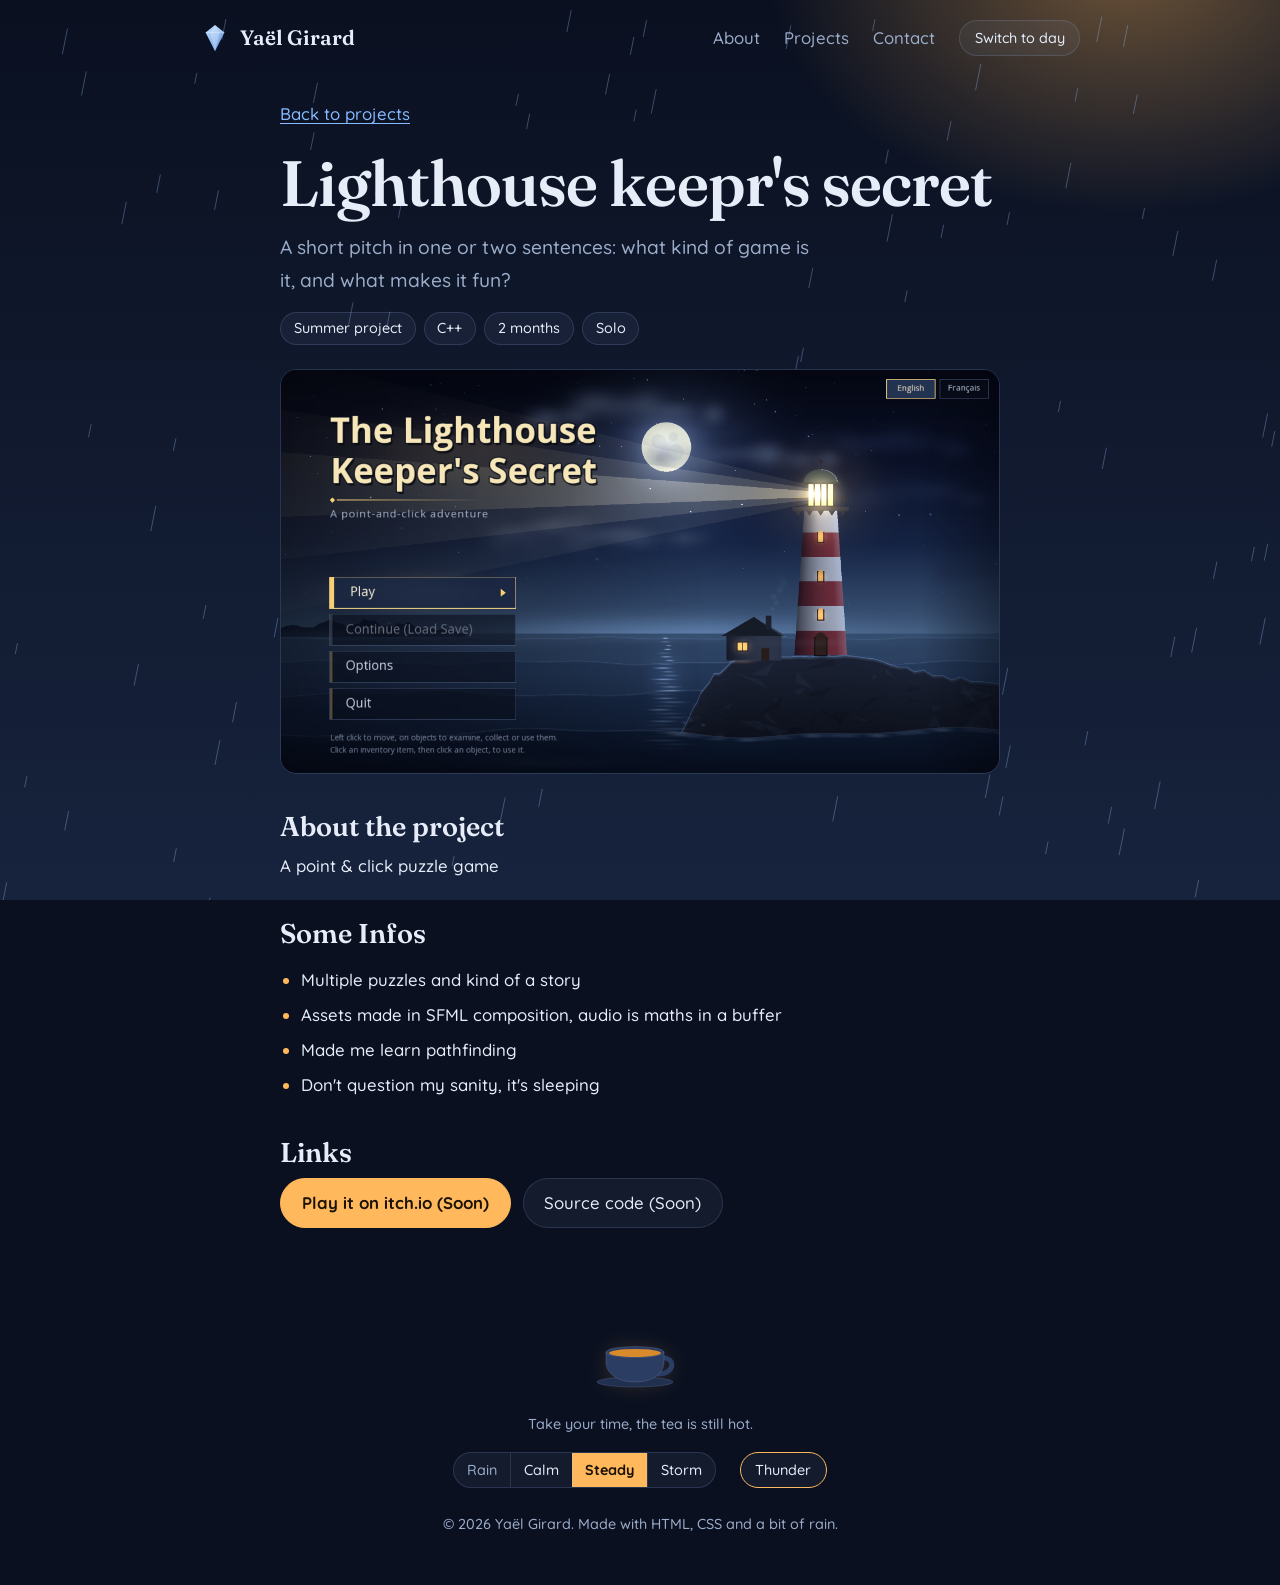
==== lighthouse-keeper-secret.html @ 5ec11d16 "Read Only Memory" ====
<!DOCTYPE html>
<html lang="en">
<head>
  <meta charset="UTF-8">
  <meta name="viewport" content="width=device-width, initial-scale=1.0">
  <title>Lighthouse keeper's secret</title>
  <link rel="icon" href="images/crystal.svg" type="image/svg+xml">
  <link rel="preconnect" href="https://fonts.googleapis.com">
  <link rel="preconnect" href="https://fonts.gstatic.com" crossorigin>
  <link rel="stylesheet" href="https://fonts.googleapis.com/css2?family=Fraunces:opsz,wght@9..144,600&family=Quicksand:wght@500;700&display=swap">
  <link rel="stylesheet" href="style/style.css">
  <script src="js/theme.js"></script>
  <script src="js/rain.js" defer></script>
  <script src="js/thunder.js" defer></script>
</head>
<body>

  <canvas id="rain" aria-hidden="true"></canvas>

  <header class="site-header">
    <div class="wrap bar">
      <a class="brand" href="index.html">
        <img src="images/crystal.svg" alt="" width="30" height="30">
        Yaël Girard
      </a>
      <div class="bar-right">
        <nav aria-label="Main">
          <a href="index.html#about">About</a>
          <a href="index.html#projects">Projects</a>
          <a href="index.html#contact">Contact</a>
        </nav>
        <button type="button" class="pill" id="theme-toggle" hidden>Switch to day</button>
      </div>
    </div>
  </header>

  <main class="wrap narrow project">

    <a class="back" href="index.html#projects">Back to projects</a>

    <h1>Lighthouse keepr's secret</h1>
    <p class="lead">A short pitch in one or two sentences: what kind of game is it, and what makes it fun?</p>

    <ul class="chips">
      <li>Summer project</li>
      <li>C++</li>
      <li>2 months</li>
      <li>Solo</li>
    </ul>

    <img class="cover" src="images/lks.png" alt="Main menu of the game">

    <h2>About the project</h2>
    <p>A point & click puzzle game</p>

    <h2>Some Infos</h2>
    <ul class="list">
      <li>Multiple puzzles and kind of a story</li>
      <li>Assets made in SFML composition, audio is maths in a buffer</li>
      <li>Made me learn pathfinding</li>
      <li>Don't question my sanity, it's sleeping</li>
    </ul>

    <h2>Links</h2>
    <div class="links">
      <a class="btn btn-main">Play it on itch.io (Soon) </a>
      <a class="btn">Source code (Soon)</a>
    </div>

  </main>

  <footer class="site-footer">
    <div class="tea" aria-hidden="true">
      <span class="steam"></span>
      <span class="steam"></span>
      <span class="steam"></span>
      <span class="steam"></span>
      <svg width="100" height="44" viewBox="0 0 100 44">
        <ellipse class="saucer" cx="45" cy="38" rx="38" ry="5"/>
        <path class="handle" d="M70 14 C86 12 86 30 68 30"/>
        <path class="cup" d="M16 8 H74 V18 C74 30 62 38 45 38 C28 38 16 30 16 18 Z"/>
        <ellipse class="cup" cx="45" cy="8" rx="29" ry="5.5"/>
        <ellipse class="tea-surface" cx="45" cy="9" rx="26" ry="4"/>
      </svg>
    </div>
    <p>Take your time, the tea is still hot.</p>

    <div class="atmosphere">
      <div class="seg" id="rain-levels" role="group" aria-label="Rain intensity" hidden>
        <span>Rain</span>
        <button type="button" data-level="calm" aria-pressed="false">Calm</button>
        <button type="button" data-level="steady" aria-pressed="true">Steady</button>
        <button type="button" data-level="storm" aria-pressed="false">Storm</button>
      </div>
      <button type="button" class="pill" id="thunder-toggle" aria-pressed="true" hidden>Thunder</button>
    </div>

    <p>&copy; 2026 Yaël Girard. Made with HTML, CSS and a bit of rain.</p>
  </footer>

</body>
</html>
---- style/style.css ----
/* Night*/
:root {
  /* colors */
  --sky-top: #0a1020;                      /* sky, top of the page */
  --sky-bottom: #17233d;                   /* sky, bottom of the page */
  --glass: rgba(170, 200, 255, 0.06);      /* frosted panels */
  --glass-line: rgba(170, 200, 255, 0.16); /* thin borders */
  --text: #e6edf9;
  --muted: #9bacc9;
  --lamp: #ffb85c;                         /* warm lamp accent*/
  --lamp-text: #ffb85c;                    /* same but for text */
  --rain: #86b9ff;                         /* links */

  /* light and atmosphere */
  --lamp-glow: rgba(255, 184, 92, 0.4);    /* glow in the top-right corner */
  --glow: rgba(255, 184, 92, 0.14);        /* halo on hover */
  --rain-drop: rgba(160, 200, 255, 0.32);  /* for rain.js */
  --cup: #2c3d63;
  --saucer: #22304f;
  --tea: #d98a2b;
  --steam: rgba(230, 237, 249, 0.6);

  /* fonts (loaded from Google Fonts) */
  --font-title: "Fraunces", Georgia, serif;
  --font-body: "Quicksand", "Trebuchet MS", sans-serif;

  /* shape */
  --radius: 16px;
}

/* morning*/
:root[data-theme="day"] {
  --sky-top: #e3eaf3;
  --sky-bottom: #b7c7da;
  --glass: rgba(255, 255, 255, 0.5);
  --glass-line: rgba(40, 70, 120, 0.22);
  --text: #16223b;
  --muted: #3d4f6e;
  --lamp: #f0a43a;
  --lamp-text: #8a4500;
  --rain: #164d99;

  --lamp-glow: rgba(255, 255, 255, 0.8);
  --glow: rgba(240, 164, 58, 0.28);
  --rain-drop: rgba(55, 85, 135, 0.38);
  --cup: #f6f9fc;
  --saucer: #dde5ef;
  --tea: #b86a1c;
  --steam: rgba(70, 90, 125, 0.45);
}


/*Base */

* {
  box-sizing: border-box;
}

body {
  margin: 0;
  min-height: 100vh;
  font-family: var(--font-body);
  font-size: 1.05rem;
  font-weight: 500;
  line-height: 1.7;
  color: var(--text);
  background-color: var(--sky-top); /* shown if the gradient fails */
  background-image: linear-gradient(var(--sky-top), var(--sky-bottom));
  background-attachment: fixed;
}

h1,
h2,
h3 {
  font-family: var(--font-title);
  font-weight: 600;
  line-height: 1.2;
  margin: 0 0 0.6rem;
}

h1 {
  font-size: clamp(2.4rem, 7vw, 4rem);
  letter-spacing: -0.015em;
}

h2 {
  font-size: 1.7rem;
}

p {
  margin: 0 0 1rem;
}

a {
  color: var(--rain);
  text-underline-offset: 3px;
}

a:hover {
  color: var(--lamp-text);
}

a:focus-visible,
button:focus-visible {
  outline: 2px solid var(--lamp-text);
  outline-offset: 3px;
  border-radius: 4px;
}

::selection {
  background: var(--lamp);
  color: #1a1205;
}

/* Keeps content centered */
.wrap {
  max-width: 920px;
  margin: 0 auto;
  padding: 0 1.25rem;
}

/* Narrower column for pages with books of text */
.narrow {
  max-width: 760px;
}

/* It's raining */
#rain {
  position: fixed;
  top: 0;
  left: 0;
  width: 100%;
  height: 100%;
  /*z-index: 2; I didn't saw it at first*/
  z-index: 0;
  pointer-events: none;
}

.site-header,
main,
.site-footer {
  position: relative;
  z-index: 1;
}

/*Frosted-glass look */
.glass {
  background: var(--glass);
  border: 1px solid var(--glass-line);
  border-radius: var(--radius);
  -webkit-backdrop-filter: blur(10px);
  backdrop-filter: blur(10px);
}


/* Lamp 

On page open, lamp switches on 
then flickers slightly, forever. */

body::before {
  content: "";
  position: fixed;
  top: 0;
  left: 0;
  width: 100%;
  height: 100%;
  z-index: 0;
  pointer-events: none;
  background: radial-gradient(520px 360px at 88% -4%, var(--lamp-glow), transparent 70%);
  animation:
    lamp-on 2s ease-out both,
    lamp-flicker 9s 2s infinite;
}

@keyframes lamp-on {
  from { opacity: 0; }
  to   { opacity: 1; }
}

@keyframes lamp-flicker {
  0%, 100% { opacity: 1; }
  8%       { opacity: 0.9; }
  12%      { opacity: 1; }
  47%      { opacity: 0.96; }
  52%      { opacity: 0.84; }
  55%      { opacity: 0.97; }
  80%      { opacity: 0.93; }
}


/* Thunder (remove if ugly)
A soft pulse of pale blue light 
(It's not ugly, yipee!)
*/
body::after {
  content: "";
  position: fixed;
  top: 0;
  left: 0;
  width: 100%;
  height: 100%;
  z-index: 2;
  pointer-events: none;
  background: #bed7ff;
  opacity: 0;
}

body.flash::after {
  animation: lightning 1.6s ease-out;
}

@keyframes lightning {
  0%   { opacity: 0; }
  12%  { opacity: 0.13; }
  100% { opacity: 0; }
}


/* Header */

.bar {
  display: flex;
  justify-content: space-between;
  align-items: center;
  flex-wrap: wrap;
  gap: 0.75rem 1.5rem;
  padding-top: 1.25rem;
  padding-bottom: 1.25rem;
}

.bar-right {
  display: flex;
  align-items: center;
  flex-wrap: wrap;
  gap: 0.75rem 1.5rem;
}

.brand {
  display: flex;
  align-items: center;
  gap: 0.6rem;
  color: var(--text);
  text-decoration: none;
  font-family: var(--font-title);
  font-weight: 600;
  font-size: 1.3rem;
}

.brand:hover {
  color: var(--text);
}

nav {
  display: flex;
  gap: 1.5rem;
}

nav a {
  color: var(--muted);
  text-decoration: none;
  transition: color 0.2s, text-shadow 0.2s;
}

nav a:hover {
  color: var(--lamp-text);
  text-shadow: 0 0 14px var(--glow);
}


/* Home */

.hero {
  padding: 5rem 0 3rem;
}

.hero .intro {
  color: var(--lamp-text);
  margin-bottom: 0.75rem;
}

.lead {
  max-width: 34rem;
  font-size: 1.2rem;
  color: var(--muted);
}

section {
  padding: 2.5rem 0;
}

.about {
  display: grid;
  grid-template-columns: 180px 1fr;
  align-items: center;
  gap: 2rem;
  padding: 1.75rem;
}

.about p:last-of-type {
  margin-bottom: 0;
}

.portrait {
  display: block;
  width: 100%;
  max-width: 180px;
  aspect-ratio: 1;
  border-radius: 50%;
  object-fit: cover;
  border: 1px solid var(--glass-line);
  background: radial-gradient(circle, rgba(134, 185, 255, 0.2), transparent 70%);
}

/* Small pills: skills on home page, details on project pages */
.chips {
  list-style: none;
  padding: 0;
  margin: 1rem 0 0;
  display: flex;
  flex-wrap: wrap;
  gap: 0.5rem;
}

.chips li {
  font-size: 0.9rem;
  padding: 0.2rem 0.8rem;
  border: 1px solid var(--glass-line);
  border-radius: 999px;
  background: var(--glass);
}


/* Project cards */

.cards {
  display: grid;
  grid-template-columns: repeat(auto-fit, minmax(260px, 1fr));
  gap: 1.25rem;
}

.card {
  display: block;
  overflow: hidden;
  color: inherit;
  text-decoration: none;
  transition: transform 0.2s, border-color 0.2s, box-shadow 0.3s;
}

/* Hovering a card lifts and warms up */
.card:hover {
  color: inherit;
  transform: translateY(-4px);
  border-color: var(--lamp);
  box-shadow:
    0 10px 40px var(--glow),
    inset 0 0 40px var(--glow);
}

.card img {
  display: block;
  width: 100%;
  aspect-ratio: 16 / 9;
  object-fit: cover;
}

.card-body {
  padding: 1rem 1.2rem 1.3rem;
}

.card h3 {
  font-size: 1.25rem;
  margin-bottom: 0.3rem;
}

.card p {
  margin: 0;
  color: var(--muted);
  font-size: 0.95rem;
}

.card .tag {
  color: var(--lamp-text);
  font-size: 0.85rem;
  margin-bottom: 0.4rem;
}

.card-empty {
  display: grid;
  place-items: center;
  min-height: 200px;
  padding: 1.5rem;
  text-align: center;
  color: var(--muted);
  border: 1px dashed var(--glass-line);
  border-radius: var(--radius);
}


/* Buttons / links */

.links {
  display: flex;
  flex-wrap: wrap;
  gap: 0.75rem;
}

.btn {
  display: inline-block;
  padding: 0.6rem 1.3rem;
  color: var(--text);
  text-decoration: none;
  background: var(--glass);
  border: 1px solid var(--glass-line);
  border-radius: 999px;
  transition: border-color 0.2s, color 0.2s, box-shadow 0.3s;
}

.btn:hover {
  color: var(--lamp-text);
  border-color: var(--lamp);
  box-shadow: 0 0 22px var(--glow);
}

.btn-main {
  color: #1a1205;
  font-weight: 700;
  background: var(--lamp);
  border-color: var(--lamp);
}

.btn-main:hover {
  color: #1a1205;
  background: #ffc983;
  box-shadow: 0 0 28px var(--glow);
}


/*Project page*/

.back {
  display: inline-block;
  margin: 1.5rem 0 1rem;
}

.cover {
  display: block;
  width: 100%;
  aspect-ratio: 16 / 9;
  object-fit: cover;
  margin: 1.5rem 0 2rem;
  border: 1px solid var(--glass-line);
  border-radius: var(--radius);
}

.project h2 {
  margin-top: 2.25rem;
}

.project ul.list {
  padding-left: 1.3rem;
}

.project ul.list li {
  margin-bottom: 0.4rem;
}

.project ul.list li::marker {
  color: var(--lamp-text);
}

/* The box to remove once page is done */
.notice {
  margin-bottom: 1.5rem;
  padding: 0.8rem 1rem;
  color: var(--lamp-text);
  font-size: 0.95rem;
  border: 1px dashed var(--lamp);
  border-radius: 12px;
}


/* Footer */

.site-footer {
  padding: 3rem 1.25rem 2rem;
  text-align: center;
  color: var(--muted);
  font-size: 0.9rem;
}

/* inline SVG;
IT'S A FUCKING TEXT DRAWING
Please kill me
Don't do this
Don't be like me
And keep your sanity
By drawing the tea cup
(or using internet)
Then exporting it
And use it as an <img>
Fuck.
*/
.tea {
  position: relative;
  width: 100px;
  height: 64px;
  margin: 3rem auto 1.5rem;
  z-index: 1;
}

.tea svg {
  position: absolute;
  left: 0;
  bottom: 0;
  display: block;
  filter: drop-shadow(0 0 10px var(--glow));
  z-index: 1;
}

.tea .saucer {
  fill: var(--saucer);
  stroke: var(--glass-line);
  z-index: 1;
}

.tea .cup {
  fill: var(--cup);
  stroke: var(--glass-line);
  z-index: 1;
}

.tea .handle {
  fill: none;
  stroke: var(--cup);
  stroke-width: 5;
  stroke-linecap: round;
  z-index: 1;
}

.tea .tea-surface {
  fill: var(--tea);
  z-index: 1;
}

.steam {
  position: absolute;
  bottom: 44px;
  width: 10px;
  height: 34px;
  border-radius: 50%;
  background: var(--steam);
  filter: blur(6px);
  opacity: 0;
  animation: steam-rise 5s ease-in-out infinite;
  z-index: 1;
}

.steam:nth-child(1) { left: 34px; animation-delay: 0s; }
.steam:nth-child(2) { left: 46px; animation-delay: 1.8s; animation-duration: 6s; }
.steam:nth-child(3) { left: 58px; animation-delay: 3.2s; animation-duration: 5.5s; }
.steam:nth-child(4) { left: 20px; animation-delay: 0.7s; animation-duration: 9s; }

@keyframes steam-rise {
  0%   { transform: translate(0, 0) scale(0.8, 0.6); opacity: 0; }
  20%  { opacity: 0.8; }
  60%  { transform: translate(6px, -22px) scale(1.2, 1); }
  100% { transform: translate(-4px, -48px) scale(1.8, 1.2); opacity: 0; }
}

.atmosphere {
  display: flex;
  flex-wrap: wrap;
  justify-content: center;
  align-items: center;
  gap: 0.75rem 1.5rem;
  margin-bottom: 1.5rem;
}

/* "seg" = a row of buttons stuck together where one is selected */
.seg {
  display: inline-flex;
  align-items: center;
  overflow: hidden;
  background: var(--glass);
  border: 1px solid var(--glass-line);
  border-radius: 999px;
}

.seg span {
  padding: 0.3rem 0.8rem;
}

.seg button {
  font: inherit;
  color: var(--text);
  background: transparent;
  border: 0;
  border-left: 1px solid var(--glass-line);
  padding: 0.3rem 0.8rem;
  cursor: pointer;
}

.seg button:hover {
  color: var(--lamp-text);
}

.seg button[aria-pressed="true"] {
  color: #1a1205;
  font-weight: 700;
  background: var(--lamp);
}

/* "pill" = a single round button */
.pill {
  font: inherit;
  font-size: 0.9rem;
  color: var(--text);
  background: var(--glass);
  border: 1px solid var(--glass-line);
  border-radius: 999px;
  padding: 0.3rem 0.9rem;
  cursor: pointer;
  transition: border-color 0.2s, color 0.2s, box-shadow 0.3s;
}

.pill:hover {
  color: var(--lamp-text);
  border-color: var(--lamp);
  box-shadow: 0 0 18px var(--glow);
}

.pill[aria-pressed="true"] {
  border-color: var(--lamp);
}

/* An "off" toggle */
.pill[aria-pressed="false"] {
  color: var(--muted);
  text-decoration: line-through;
}

/* Hidden buttons in HTML and shown by JS file */
[hidden] {
  display: none !important;
}


/* Small screens */

@media (max-width: 640px) {
  .hero {
    padding-top: 3rem;
  }

  .about {
    grid-template-columns: 1fr;
    gap: 1.25rem;
  }

  .portrait {
    max-width: 140px;
  }
}



/*  No lamp animation, no steam, no flicker, no flash. */
@media (prefers-reduced-motion: reduce) {
  *,
  *::before,
  *::after {
    animation: none !important;
    transition: none !important;
  }
}
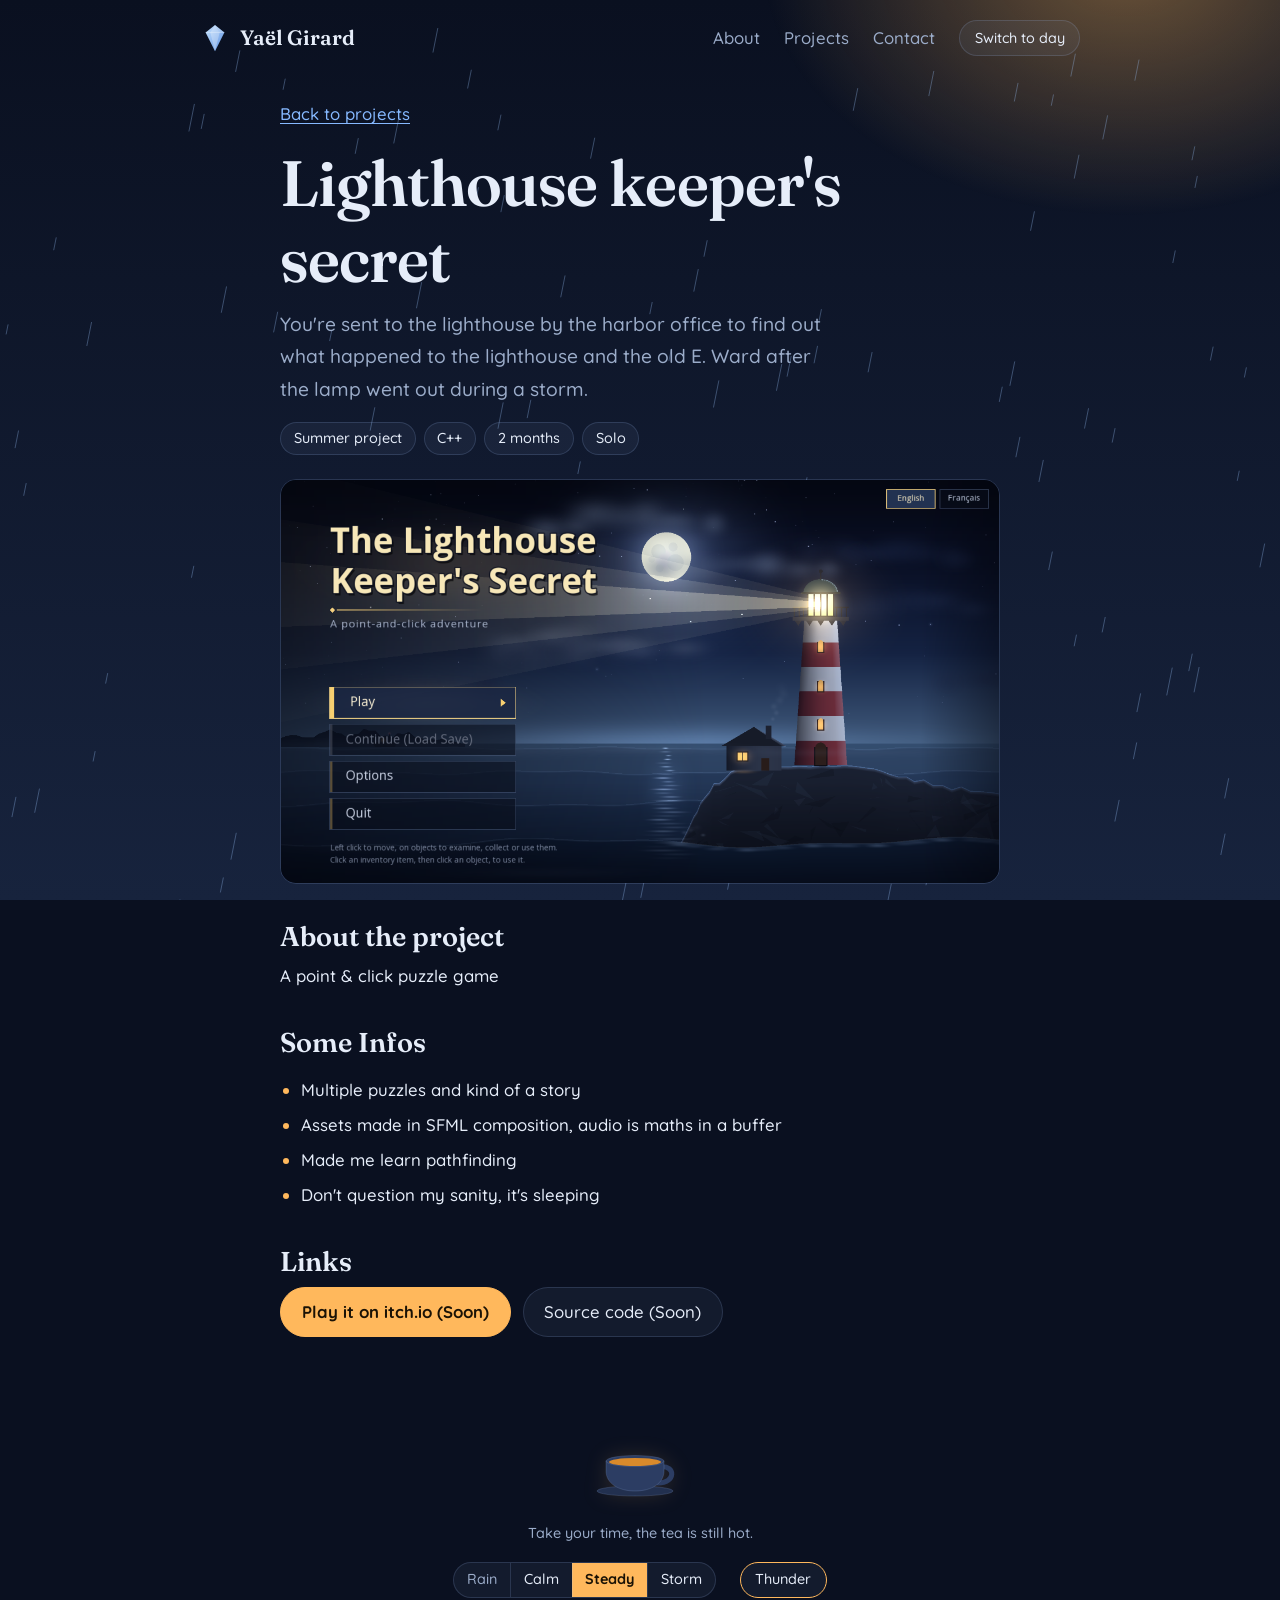
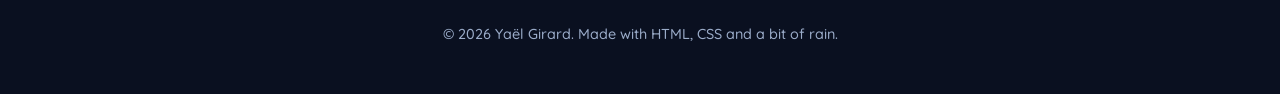
==== commit 46b57cbb: "Forget a placeholder text" ====
--- a/lighthouse-keeper-secret.html
+++ b/lighthouse-keeper-secret.html
@@ -38,8 +38,9 @@
 
     <a class="back" href="index.html#projects">Back to projects</a>
 
-    <h1>Lighthouse keepr's secret</h1>
-    <p class="lead">A short pitch in one or two sentences: what kind of game is it, and what makes it fun?</p>
+    <h1>Lighthouse keeper's secret</h1>
+    <p class="lead">You're sent to the lighthouse by the harbor office to find out what happened to the lighthouse and the old E. Ward 
+      after the lamp went out during a storm.</p>
 
     <ul class="chips">
       <li>Summer project</li>
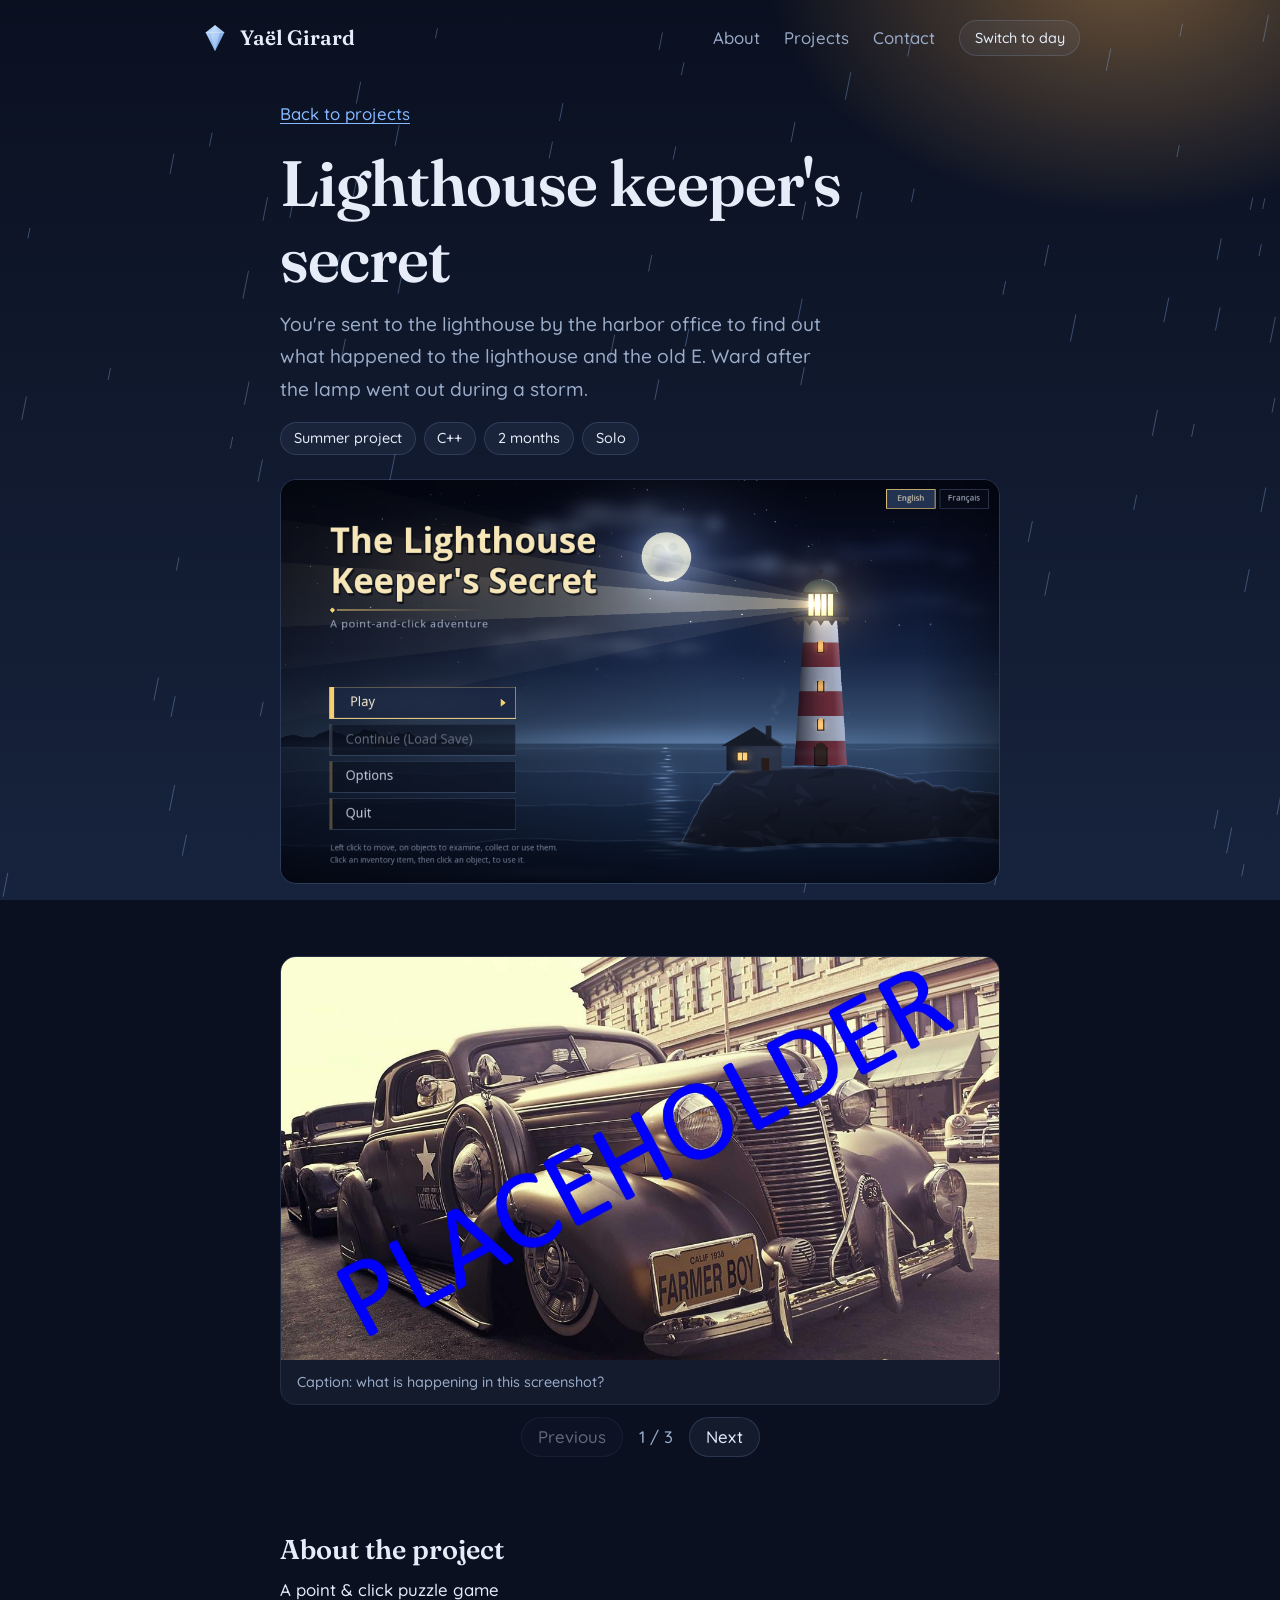
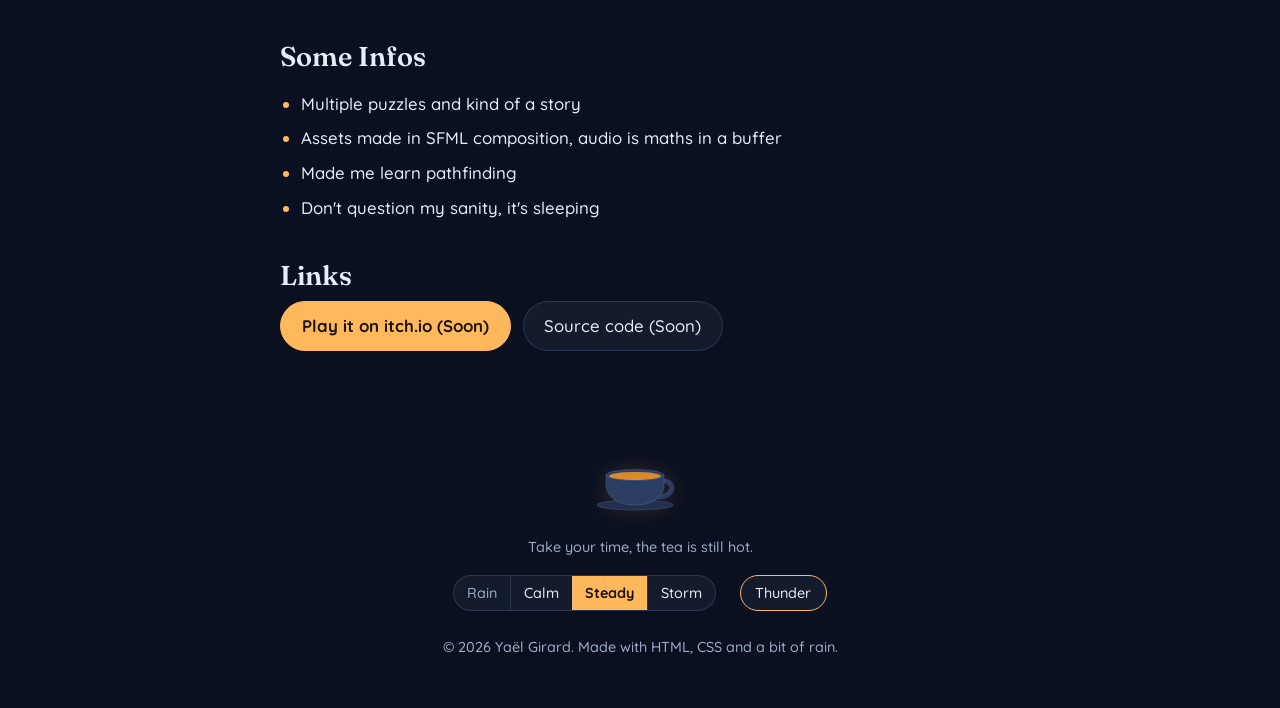
==== commit ff0b9abb: "Added 404 (may break) / caroussel for projcet / changed placeholder" ====
--- a/lighthouse-keeper-secret.html
+++ b/lighthouse-keeper-secret.html
@@ -12,6 +12,7 @@
   <script src="js/theme.js"></script>
   <script src="js/rain.js" defer></script>
   <script src="js/thunder.js" defer></script>
+  <script src="js/carousel.js" defer></script>
 </head>
 <body>
 
@@ -50,6 +51,36 @@
     </ul>
 
     <img class="cover" src="images/lks.png" alt="Main menu of the game">
+
+    <!-- Caroussel, one <li> per screenshot -->
+    <section class="carousel" aria-label="Screenshots">
+      <ul class="slides" tabindex="0">
+        <li>
+          <figure>
+            <img src="images/cover-placeholder.jpg" alt="Describe what the screenshot shows">
+            <figcaption>Caption: what is happening in this screenshot?</figcaption>
+          </figure>
+        </li>
+        <li>
+          <figure>
+            <img src="images/cover-placeholder.jpg" alt="Describe what the screenshot shows" loading="lazy">
+            <figcaption>Caption: what is happening in this screenshot?</figcaption>
+          </figure>
+        </li>
+        <li>
+          <figure>
+            <img src="images/cover-placeholder.jpg" alt="Describe what the screenshot shows" loading="lazy">
+            <figcaption>Caption: what is happening in this screenshot?</figcaption>
+          </figure>
+        </li>
+      </ul>
+      <!-- Shown by js/carousel.js -->
+      <div class="carousel-nav" hidden>
+        <button type="button" data-dir="prev" aria-label="Previous screenshot">Previous</button>
+        <span class="carousel-count" aria-live="polite"></span>
+        <button type="button" data-dir="next" aria-label="Next screenshot">Next</button>
+      </div>
+    </section>
 
     <h2>About the project</h2>
     <p>A point & click puzzle game</p>
--- a/style/style.css
+++ b/style/style.css
@@ -477,6 +477,114 @@
   font-size: 0.95rem;
   border: 1px dashed var(--lamp);
   border-radius: 12px;
+}
+
+
+/* Screenshot carousel */
+.carousel {
+  margin: 1.5rem 0 2rem;
+}
+
+.slides {
+  display: flex;
+  margin: 0;
+  padding: 0;
+  list-style: none;
+  overflow-x: auto;
+  scroll-snap-type: x mandatory;
+  border: 1px solid var(--glass-line);
+  border-radius: var(--radius);
+  scrollbar-width: thin;
+  scrollbar-color: var(--glass-line) transparent;
+}
+
+.slides:focus-visible {
+  outline: 2px solid var(--lamp);
+  outline-offset: 3px;
+}
+
+.slides li {
+  flex: 0 0 100%;
+  scroll-snap-align: center;
+}
+
+.slides figure {
+  margin: 0;
+}
+
+.slides img {
+  display: block;
+  width: 100%;
+  aspect-ratio: 16 / 9;
+  object-fit: cover;
+}
+
+.slides figcaption {
+  padding: 0.6rem 1rem;
+  color: var(--muted);
+  font-size: 0.9rem;
+  background: var(--glass);
+}
+
+.carousel-nav {
+  display: flex;
+  align-items: center;
+  justify-content: center;
+  gap: 1rem;
+  margin-top: 0.75rem;
+  color: var(--muted);
+}
+
+.carousel-nav button {
+  font: inherit;
+  color: var(--text);
+  background: var(--glass);
+  border: 1px solid var(--glass-line);
+  border-radius: 999px;
+  padding: 0.3rem 1rem;
+  cursor: pointer;
+}
+
+.carousel-nav button:hover:not(:disabled) {
+  color: var(--lamp-text);
+  border-color: var(--lamp);
+}
+
+.carousel-nav button:disabled {
+  opacity: 0.4;
+  cursor: default;
+}
+
+/* Smooth unless less motion */
+@media (prefers-reduced-motion: no-preference) {
+  .slides {
+    scroll-behavior: smooth;
+  }
+}
+
+
+/* 404 */
+
+.lost {
+  padding: 5rem 0 3rem;
+  text-align: center;
+}
+
+.lost .code {
+  margin: 0;
+  color: var(--lamp-text);
+  font-family: var(--font-title);
+  font-size: clamp(4rem, 18vw, 8rem);
+  line-height: 1;
+}
+
+.lost .lead {
+  margin-left: auto;
+  margin-right: auto;
+}
+
+.lost .links {
+  justify-content: center;
 }
 
 
